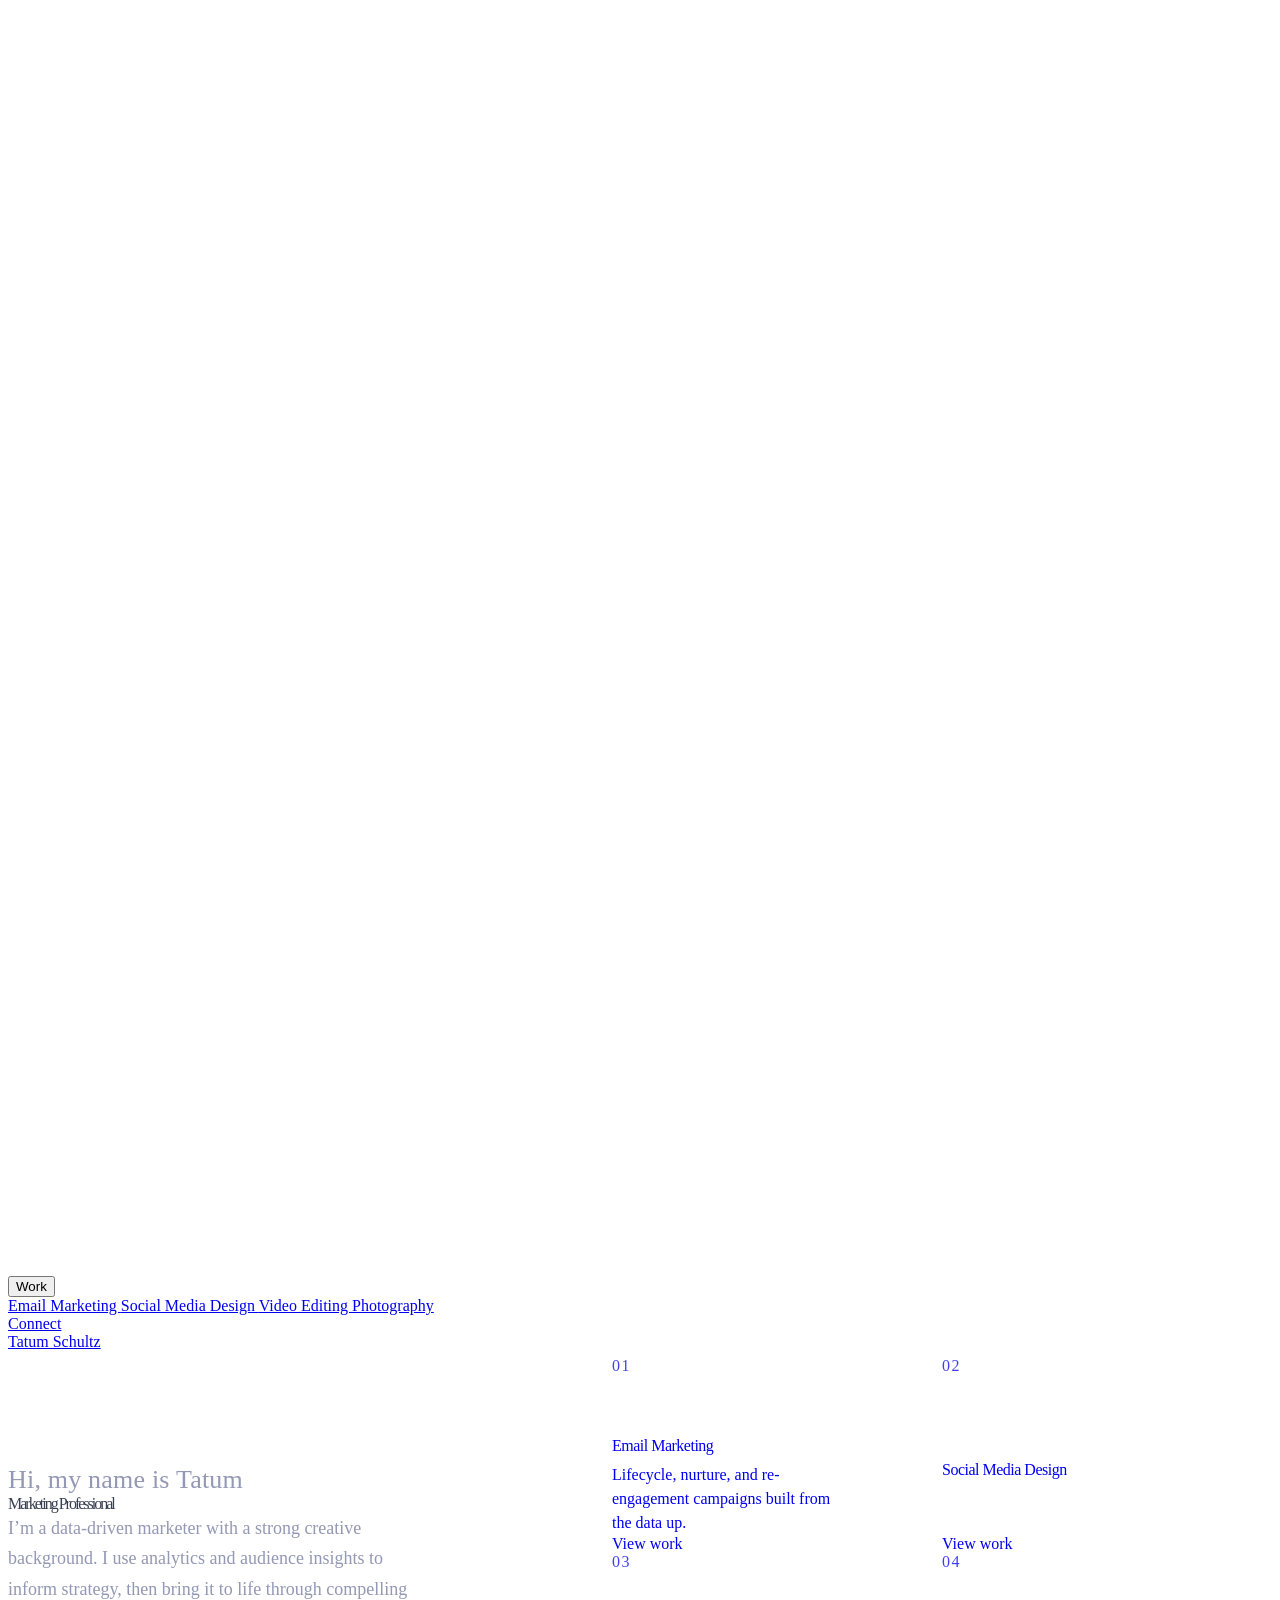
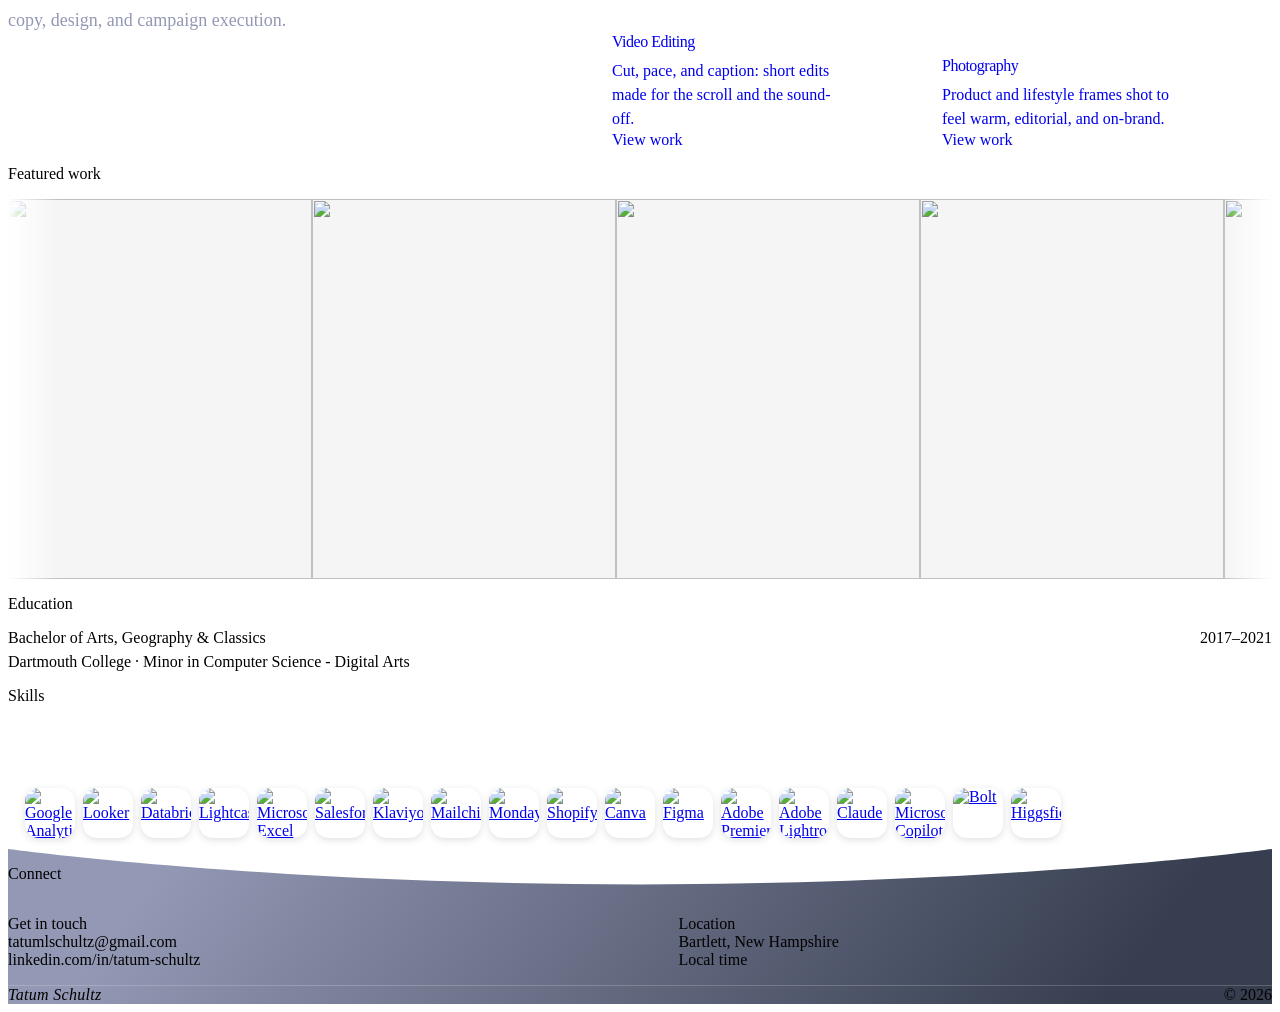
==== index.html @ a5d1c38b "Add files via upload" ====
<!DOCTYPE html>
<html lang="en">
<head>
<meta charset="utf-8">
<meta name="viewport" content="width=device-width, initial-scale=1">
<title>Tatum Schultz, Marketing Professional</title>
<script>
  /* No-flash page-transition init: if we arrived from a card click,
     mark the page as covered before it paints. */
  (function(){try{var t=JSON.parse(sessionStorage.getItem('pageTransition')||'null');
    if(t&&t.incoming&&!(window.matchMedia&&matchMedia('(prefers-reduced-motion: reduce)').matches)){
      var d=document.documentElement;d.classList.add('xt-incoming');
      d.style.setProperty('--xt-c1',t.c1);d.style.setProperty('--xt-c2',t.c2);}}catch(e){}})();
</script>
<link rel="preconnect" href="https://fonts.googleapis.com">
<link rel="preconnect" href="https://fonts.gstatic.com" crossorigin>
<link href="https://fonts.googleapis.com/css2?family=Cormorant+Garamond:ital,wght@0,400;0,500;0,600;1,400;1,500&family=Poppins:wght@300;400&display=swap" rel="stylesheet">
<link rel="stylesheet" href="css/colors_and_type.css">
<link rel="stylesheet" href="css/components.css">
<link rel="stylesheet" href="css/site.css">
<script src="https://unpkg.com/lucide@0.456.0/dist/umd/lucide.min.js"></script>
<script src="image-slot.js"></script>
<style>
  /* ---------- Hero ---------- */
  .hero { padding: clamp(48px, 8vw, 104px) 0 var(--space-section); }
  .hero__grid {
    display: grid;
    grid-template-columns: 0.9fr 1.1fr;
    gap: clamp(32px, 5vw, 72px);
    align-items: center;
  }
  @media (max-width: 900px) { .hero__grid { grid-template-columns: 1fr; gap: var(--space-xxl); } }

  .hero__intro {
    font-family: var(--font-ui);
    font-weight: 300;
    font-size: clamp(16px, 1.6vw, 19px);
    color: var(--muted);
    letter-spacing: .2px;
    margin: 0;
  }
  .hero__name {
    font: 400 italic clamp(48px, 7vw, 84px)/0.98 var(--font-display);
    letter-spacing: -2px;
    color: var(--ink);
    margin: var(--space-sm) 0 var(--space-lg);
  }
  .hero__bio {
    font-family: var(--font-ui);
    font-size: clamp(16px, 1.5vw, 18px);
    line-height: 1.7;
    font-weight: 300;
    color: var(--body);
    max-width: 46ch;
    margin: 0;
  }
  .hero__kicker {
    font-family: var(--font-display);
    font-style: italic;
    font-size: clamp(20px, 2.4vw, 27px);
    line-height: 1.35;
    color: var(--brand-slate-blue);
    max-width: 26ch;
    margin: 0;
  }

  /* right-side work list */
  .worklist { display: flex; flex-direction: column; align-items: flex-end; text-align: right; gap: var(--space-md); padding-top: 6px; }
  .worklist a {
    font: 400 clamp(30px, 4.4vw, 52px)/1.02 var(--font-display);
    letter-spacing: -1px;
    color: var(--ink);
    text-decoration: none;
    transition: color .18s ease;
    display: flex;
    align-items: baseline;
    justify-content: flex-end;
    gap: 10px;
    white-space: nowrap;
  }
  .worklist a:hover { color: var(--brand-slate-blue); }
  .worklist a .n {
    font-family: var(--font-ui);
    font-weight: 300;
    font-size: var(--fs-caption);
    color: var(--muted-soft);
    letter-spacing: 0;
    flex: none;
  }
  .worklist__cap {
    margin-top: var(--space-md);
    font-family: var(--font-ui);
    font-size: var(--fs-caption);
    font-weight: 300;
    color: var(--muted);
    letter-spacing: .3px;
  }

  /* work cards (right column) */
  .workcards { display: grid; grid-template-columns: 1fr 1fr; gap: var(--space-md); padding-top: 6px; }
  @media (max-width: 560px) { .workcards { grid-template-columns: 1fr; } }
  .disc {
    position: relative;
    display: flex;
    flex-direction: column;
    min-height: 196px;
    padding: var(--space-lg);
    border-radius: var(--radius-xl);
    text-decoration: none;
    overflow: hidden;
    transition: transform .3s cubic-bezier(.2,.7,.3,1);
  }
  .disc:hover { transform: translateY(-5px); }
  .disc__no { font-family: var(--font-ui); font-weight: 300; font-size: var(--fs-caption); letter-spacing: 1.5px; opacity: .75; }
  .disc__name { margin-top: auto; font: 400 clamp(24px, 2.2vw, 32px)/1.02 var(--font-display); letter-spacing: -.5px; }
  .disc__desc { font-family: var(--font-ui); font-weight: 300; font-size: var(--fs-caption); line-height: 1.5; margin: 8px 0 0; max-width: 30ch; }
  .disc__go { margin-top: var(--space-md); display: inline-flex; align-items: center; gap: 8px; font-family: var(--font-ui); font-weight: 300; font-size: var(--fs-caption); }
  .disc__go svg { width: 15px; height: 15px; transition: transform .25s ease; }
  .disc:hover .disc__go svg { transform: translateX(5px); }

  /* ---------- Education ---------- */
  .section { padding: var(--space-section) 0; }
  .section--tight { padding: var(--space-xxl) 0; }
  .edu-row {
    display: grid;
    grid-template-columns: 1fr auto;
    align-items: baseline;
    gap: var(--space-lg);
    padding: var(--space-xl) 0;
    border-bottom: 1px solid var(--hairline);
  }
  .edu-row:first-of-type { border-top: 1px solid var(--hairline); }
  .edu-row__title { font: 400 var(--fs-display-sm)/1.1 var(--font-display); letter-spacing: var(--ls-display-sm); color: var(--ink); margin-bottom: 6px; }
  .edu-row__sub { font-family: var(--font-ui); font-size: var(--fs-body-sm); font-weight: 300; color: var(--muted); }
  .edu-row__years { font-family: var(--font-ui); font-size: var(--fs-body-sm); font-weight: 300; color: var(--muted); white-space: nowrap; }
  @media (max-width: 600px) { .edu-row { grid-template-columns: 1fr; } }

  .section__head { margin-bottom: var(--space-xl); }

  /* ---------- Connect ---------- */
  .connect-grid { display: grid; grid-template-columns: 1fr 1fr; gap: clamp(32px, 6vw, 96px); }
  @media (max-width: 720px) { .connect-grid { grid-template-columns: 1fr; gap: var(--space-xxl); } }
  .connect-grid h3 { font: 400 var(--fs-display-sm)/1.1 var(--font-display); color: var(--ink); margin-bottom: var(--space-lg); }
  .contact-line {
    display: flex;
    align-items: center;
    gap: var(--space-md);
    padding: var(--space-md) 0;
    border-bottom: 1px solid var(--hairline);
    text-decoration: none;
    color: var(--ink);
    font-family: var(--font-ui);
    font-size: var(--fs-body-md);
    font-weight: 300;
    transition: color .15s ease;
  }
  .contact-line:hover { color: var(--brand-slate-blue); }
  .contact-line:hover .ci { color: var(--brand-slate-blue); }
  .contact-line:first-child { border-top: 1px solid var(--hairline); }
  .ci { color: var(--brand-slate-blue); flex: none; transition: color .15s ease; }
  .ci svg { width: 19px; height: 19px; }
  .muted-note { font-family: var(--font-ui); font-size: var(--fs-body-sm); font-weight: 300; color: var(--muted); margin-top: var(--space-md); }

  /* ---------- Brand footer (scroll-bounce wave) ---------- */
  .brand-footer { position: relative; margin: var(--space-section) var(--space-lg) var(--space-lg); border-radius: var(--radius-xl); overflow: hidden; }
  @media (max-width: 720px) { .brand-footer { margin-left: var(--space-sm); margin-right: var(--space-sm); } }
  .footer-wave { position: absolute; left: 0; top: 0; width: 100%; height: 100%; z-index: 0; display: block; }
  .brand-footer__inner {
    position: relative;
    z-index: 1;
    max-width: 1280px;
    margin: 0 auto;
    padding: clamp(150px, 17vw, 220px) var(--space-xxl) var(--space-xl);
  }
  @media (max-width: 720px) { .brand-footer__inner { padding-left: var(--space-lg); padding-right: var(--space-lg); } }
  .brand-footer .eyebrow { color: var(--brand-soft-moon); }
  .brand-footer h3 { color: var(--on-dark); }
  .brand-footer .contact-line { color: var(--on-dark); border-color: rgba(247,245,241,.20); }
  .brand-footer .contact-line:first-child { border-top-color: rgba(247,245,241,.20); }
  .brand-footer .contact-line:hover { color: var(--brand-soft-moon); }
  .brand-footer .ci { color: var(--brand-soft-moon); }
  .brand-footer .contact-line:hover .ci { color: var(--brand-soft-moon); }
  .brand-footer .muted-note { color: var(--on-dark-soft); }
  .brand-footer__bar {
    display: flex; align-items: center; justify-content: space-between; gap: var(--space-md);
    margin-top: var(--space-xxl); padding-top: var(--space-lg);
    border-top: 1px solid rgba(247,245,241,.20);
    font-family: var(--font-ui); font-weight: 300; font-size: var(--fs-body-sm); color: var(--on-dark-soft);
  }
  .brand-footer__mark { font-family: var(--font-display); font-style: italic; font-size: var(--fs-title-md); color: var(--brand-soft-moon); letter-spacing: .3px; }
  .brand-footer__name { display: inline-flex; align-items: center; gap: var(--space-sm); }
  .brand-footer__ig { display: inline-flex; color: var(--brand-soft-moon); transition: color .2s ease; }
  .brand-footer__ig:hover { color: var(--on-dark); }
  .brand-footer__ig i { width: 18px; height: 18px; }
  @media (max-width: 720px) { .brand-footer__bar { flex-direction: column; align-items: flex-start; gap: var(--space-xs); } }

  /* ---------- Skills (macOS dock) ---------- */
  .dock-stage { position: relative; display: flex; justify-content: flex-start; align-items: flex-end; padding-top: 56px; }
  .dock {
    display: inline-flex; justify-content: center; align-items: flex-end;
    margin: 0; padding: 11px 13px; list-style: none;
    background: var(--brand-linen);
    border-radius: 22px;
  }
  .dock-item { width: 50px; height: 50px; margin: 0 4px; will-change: transform; }
  .dock-link { display: block; height: 100%; }
  .dock-img {
    display: block; width: 100%; height: 100%;
    object-fit: contain; background: #fff;
    border-radius: 14px;
    box-shadow: 0 2px 7px rgba(54,62,79,.16);
  }
  .dock-tip {
    position: absolute; bottom: 0; left: 0;
    transform: translateX(-50%) translateY(6px);
    padding: 5px 12px; border-radius: var(--radius-pill);
    background: var(--brand-slate-blue); color: var(--brand-soft-moon);
    font-family: var(--font-ui); font-weight: 300; font-size: var(--fs-caption);
    white-space: nowrap; pointer-events: none; opacity: 0;
    transition: opacity .15s ease, transform .15s ease;
  }
  .dock-tip.show { opacity: 1; transform: translateX(-50%) translateY(0); }
  @media (max-width: 1100px) {
    .dock-stage { overflow-x: auto; padding-top: 18px; }
    .dock-item { width: 44px; height: 44px; }
  }

  /* ---------- Featured work (carousel) ---------- */
  .fw { padding: var(--space-section) 0 0; }
  .fw__head { margin-bottom: var(--space-xl); }
  .fw__viewport {
    overflow: hidden; width: 100%;
    -webkit-mask-image: linear-gradient(90deg, transparent, #000 4%, #000 96%, transparent);
    mask-image: linear-gradient(90deg, transparent, #000 4%, #000 96%, transparent);
  }
  .fw__track { display: flex; width: max-content; animation: fw-scroll 80s linear infinite; }
  .fw__viewport:hover .fw__track { animation-play-state: paused; }
  .fw-card {
    flex: none; height: 380px; margin-right: var(--space-md);
    border-radius: var(--radius-xl); overflow: hidden;
    background: var(--surface-card);
  }
  .fw-card image-slot { width: 100%; height: 100%; display: block; }
  @keyframes fw-scroll { to { transform: translateX(-50%); } }
  @media (prefers-reduced-motion: reduce) {
    .fw__track { animation: none; }
    .fw__viewport { overflow-x: auto; }
  }
</style>
</head>
<body>

<!-- PAGE TRANSITION OVERLAY -->
<div class="xt-overlay" aria-hidden="true">
  <svg class="xt-svg" viewBox="0 0 100 100" preserveAspectRatio="none">
    <defs>
      <linearGradient id="xtGrad" x1="0" y1="0" x2="100" y2="100" gradientUnits="userSpaceOnUse">
        <stop class="xt-s1" offset="0.15"></stop>
        <stop class="xt-s2" offset="0.85"></stop>
      </linearGradient>
    </defs>
    <path class="xt-path" fill="url(#xtGrad)" d="M 0 100 V 100 Q 50 100 100 100 V 100 z"></path>
  </svg>
  <div class="xt-label">
    <span class="xt-title"></span>
  </div>
</div>

<!-- NAV -->
<nav class="nav">
  <div class="nav__inner">
    <div class="nav__links">
      <div class="nav__dd">
        <button class="nav__link" aria-haspopup="true">Work <i data-lucide="chevron-down" class="chev" style="width:15px;height:15px"></i></button>
        <div class="nav__dd-menu" role="menu">
          <a href="email-marketing.html">Email Marketing <i data-lucide="arrow-right" class="arr" style="width:15px;height:15px"></i></a>
          <a href="social-media.html">Social Media Design <i data-lucide="arrow-right" class="arr" style="width:15px;height:15px"></i></a>
          <a href="video-editing.html">Video Editing <i data-lucide="arrow-right" class="arr" style="width:15px;height:15px"></i></a>
          <a href="photography.html">Photography <i data-lucide="arrow-right" class="arr" style="width:15px;height:15px"></i></a>
        </div>
      </div>
      <a class="nav__link" href="#connect">Connect</a>
    </div>
  </div>
</nav>
<a class="wordmark-v" href="index.html">Tatum&nbsp;Schultz</a>

<!-- HERO -->
<header class="hero">
  <div class="wrap" style="color: rgb(147, 152, 180)">
    <div class="hero__grid">
      <div class="reveal in">
        <p class="hero__intro" style="font-size: 26px; font-weight: 500">Hi, my name is Tatum</p>
        <h1 class="hero__name" style="color: rgb(54, 62, 80)">Marketing Professional</h1>
        <p class="hero__bio">I&rsquo;m a data-driven marketer with a strong creative background. I use analytics and audience insights to inform strategy, then bring it to life through compelling copy, design, and campaign execution.</p>
      </div>
      <nav class="workcards reveal in" aria-label="Selected work">
        <a class="disc fc-slate-blue" href="email-marketing.html" data-xt-c1="#9DA2BE" data-xt-c2="#7C82A4" data-xt-ink="#F4F0B5">
          <span class="disc__no">01</span>
          <span class="disc__name">Email Marketing</span>
          <p class="disc__desc">Lifecycle, nurture, and re-engagement campaigns built from the data up.</p>
          <span class="disc__go">View work <i data-lucide="arrow-right"></i></span>
        </a>
        <a class="disc fc-charcoal" href="social-media.html" data-xt-c1="#434B5E" data-xt-c2="#2B313F" data-xt-ink="#F7F5F1">
          <span class="disc__no">02</span>
          <span class="disc__name">Social Media Design</span>
          <p class="disc__desc" style="color: rgb(255, 255, 255)">Feed, story, and short-form systems that hold a brand together.</p>
          <span class="disc__go">View work <i data-lucide="arrow-right"></i></span>
        </a>
        <a class="disc fc-soft-moon" href="video-editing.html" data-xt-c1="#F6F2BE" data-xt-c2="#E4DD8E" data-xt-ink="#363E4F">
          <span class="disc__no">03</span>
          <span class="disc__name">Video Editing</span>
          <p class="disc__desc">Cut, pace, and caption: short edits made for the scroll and the sound-off.</p>
          <span class="disc__go">View work <i data-lucide="arrow-right"></i></span>
        </a>
        <a class="disc fc-linen" href="photography.html" data-xt-c1="#E8E4DA" data-xt-c2="#D3CDBF" data-xt-ink="#363E4F">
          <span class="disc__no">04</span>
          <span class="disc__name">Photography</span>
          <p class="disc__desc">Product and lifestyle frames shot to feel warm, editorial, and on-brand.</p>
          <span class="disc__go">View work <i data-lucide="arrow-right"></i></span>
        </a>
      </nav>
    </div>
  </div>
</header>

<!-- FEATURED WORK -->
<section class="section section--tight fw" id="featured">
  <div class="wrap">
    <div class="fw__head reveal"><p class="eyebrow">Featured work</p></div>
  </div>
  <div class="fw__viewport reveal">
    <div class="fw__track" id="fwTrack">
      <div class="fw-card" style="width:304px"><image-slot id="fw1" shape="rect" fit="cover" position="50% 0%" placeholder="Mobile app" src="assets/featured/leighton-aloha.jpg"></image-slot></div>
      <div class="fw-card" style="width:304px"><image-slot id="fw2" shape="rect" fit="cover" placeholder="Brand identity" src="assets/featured/fatj-marcus.jpg"></image-slot></div>
      <div class="fw-card" style="width:304px"><image-slot id="fw3" shape="rect" fit="cover" position="50% 0%" placeholder="Web dashboard" src="assets/featured/hh-application.jpg"></image-slot></div>
      <div class="fw-card" style="width:304px"><image-slot id="fw9" shape="rect" fit="cover" placeholder="Campaign" src="assets/featured/leighton-hibiscus.jpg"></image-slot></div>
      <div class="fw-card" style="width:304px"><image-slot id="fw6" shape="rect" fit="cover" placeholder="Social" src="assets/featured/hh-maintenance.jpg"></image-slot></div>
      <div class="fw-card" style="width:304px"><image-slot id="fw7" shape="rect" fit="cover" placeholder="Campaign" src="assets/featured/fatj-industry2.jpg"></image-slot></div>
      <div class="fw-card" style="width:304px"><image-slot id="fw8" shape="rect" fit="cover" placeholder="Campaign" src="assets/featured/leighton-giveaway.jpg"></image-slot></div>
      <div class="fw-card" style="width:304px"><image-slot id="fw5" shape="rect" fit="cover" placeholder="Product UI" src="assets/featured/hh-light-industrial.jpg"></image-slot></div>
      <div class="fw-card" style="width:304px"><image-slot id="fw4" shape="rect" fit="cover" placeholder="Campaign" src="assets/featured/leighton-pearls.jpg"></image-slot></div>
    </div>
  </div>
</section>

<!-- EDUCATION -->
<section class="section section--tight" id="education">
  <div class="wrap">
    <div class="section__head reveal"><p class="eyebrow">Education</p></div>
    <div class="reveal">
      <div class="edu-row">
        <div>
          <div class="edu-row__title">Bachelor of Arts, Geography &amp; Classics</div>
          <div class="edu-row__sub">Dartmouth College · Minor in Computer Science - Digital Arts</div>
        </div>
        <div class="edu-row__years">2017–2021</div>
      </div>
    </div>
  </div>
</section>

<!-- SKILLS -->
<section class="section section--tight" id="skills">
  <div class="wrap">
    <div class="section__head reveal" style="margin-bottom: var(--space-md)"><p class="eyebrow">Skills</p></div>
    <div class="dock-stage reveal">
      <ul class="dock" id="dock">
        <li class="dock-item"><a class="dock-link" href="#!" data-name="Google Analytics"><img class="dock-img" src="assets/icons/google-analytics.png" alt="Google Analytics"></a></li>
        <li class="dock-item"><a class="dock-link" href="#!" data-name="Looker"><img class="dock-img" src="assets/icons/looker.png" alt="Looker"></a></li>
        <li class="dock-item"><a class="dock-link" href="#!" data-name="Databricks"><img class="dock-img" src="assets/icons/databricks.jpg" alt="Databricks"></a></li>
        <li class="dock-item"><a class="dock-link" href="#!" data-name="Lightcast"><img class="dock-img" src="assets/icons/lightcast.png" alt="Lightcast"></a></li>
        <li class="dock-item"><a class="dock-link" href="#!" data-name="Microsoft Excel"><img class="dock-img" src="assets/icons/excel.png" alt="Microsoft Excel"></a></li>
        <li class="dock-item"><a class="dock-link" href="#!" data-name="Salesforce"><img class="dock-img" src="assets/icons/salesforce.png" alt="Salesforce"></a></li>
        <li class="dock-item"><a class="dock-link" href="#!" data-name="Klaviyo"><img class="dock-img" src="assets/icons/klaviyo.png" alt="Klaviyo"></a></li>
        <li class="dock-item"><a class="dock-link" href="#!" data-name="Mailchimp"><img class="dock-img" src="assets/icons/mailchimp.webp" alt="Mailchimp"></a></li>
        <li class="dock-item"><a class="dock-link" href="#!" data-name="Monday.com"><img class="dock-img" src="assets/icons/monday.png" alt="Monday.com"></a></li>
        <li class="dock-item"><a class="dock-link" href="#!" data-name="Shopify"><img class="dock-img" src="assets/icons/shopify.png" alt="Shopify"></a></li>
        <li class="dock-item"><a class="dock-link" href="#!" data-name="Canva"><img class="dock-img" src="assets/icons/canva.png" alt="Canva"></a></li>
        <li class="dock-item"><a class="dock-link" href="#!" data-name="Figma"><img class="dock-img" src="assets/icons/figma.png" alt="Figma"></a></li>
        <li class="dock-item"><a class="dock-link" href="#!" data-name="Premiere Pro"><img class="dock-img" src="assets/icons/premiere.png" alt="Adobe Premiere Pro"></a></li>
        <li class="dock-item"><a class="dock-link" href="#!" data-name="Lightroom"><img class="dock-img" src="assets/icons/lightroom.svg" alt="Adobe Lightroom"></a></li>
        <li class="dock-item"><a class="dock-link" href="#!" data-name="Claude"><img class="dock-img" src="assets/icons/claude.png" alt="Claude"></a></li>
        <li class="dock-item"><a class="dock-link" href="#!" data-name="Microsoft Copilot"><img class="dock-img" src="assets/icons/copilot.png" alt="Microsoft Copilot"></a></li>
        <li class="dock-item"><a class="dock-link" href="#!" data-name="Bolt"><img class="dock-img" src="assets/icons/bolt.png" alt="Bolt"></a></li>
        <li class="dock-item"><a class="dock-link" href="#!" data-name="Higgsfield"><img class="dock-img" src="assets/icons/higgsfield.png" alt="Higgsfield"></a></li>
      </ul>
      <span class="dock-tip" id="dockTip"></span>
    </div>
  </div>
</section>

<!-- CONNECT + FOOTER -->
<footer class="brand-footer" id="connect">
  <svg class="footer-wave" preserveAspectRatio="none" xmlns="http://www.w3.org/2000/svg" viewBox="0 0 2278 683" aria-hidden="true">
    <defs>
      <linearGradient id="footer-grad" x1="0" y1="0" x2="2278" y2="683" gradientUnits="userSpaceOnUse">
        <stop offset="0.12" stop-color="#9398B4"></stop>
        <stop offset="0.88" stop-color="#363E4F"></stop>
      </linearGradient>
    </defs>
    <path id="bouncy-path" fill="url(#footer-grad)" d="M0-0.3C0-0.3,464,156,1139,156S2278-0.3,2278-0.3V683H0V-0.3z"></path>
  </svg>
  <div class="brand-footer__inner">
    <div class="section__head"><p class="eyebrow">Connect</p></div>
    <div class="connect-grid">
      <div>
        <h3>Get in touch</h3>
        <a class="contact-line" href="mailto:tatumlschultz@gmail.com">
          <span class="ci"><i data-lucide="mail"></i></span> tatumlschultz@gmail.com
        </a>
        <a class="contact-line" href="https://www.linkedin.com/in/tatum-schultz/" target="_blank" rel="noopener">
          <span class="ci"><i data-lucide="linkedin"></i></span> linkedin.com/in/tatum-schultz
        </a>
      </div>
      <div>
        <h3>Location</h3>
        <div class="contact-line" style="cursor:default">
          <span class="ci"><i data-lucide="map-pin"></i></span> Bartlett, New Hampshire
        </div>
        <p class="muted-note" id="localtime">Local time</p>
      </div>
    </div>
    <div class="brand-footer__bar">
      <span class="brand-footer__name">
        <span class="brand-footer__mark">Tatum Schultz</span>
        <a class="brand-footer__ig" href="https://www.instagram.com/tatschultz/" target="_blank" rel="noopener" aria-label="Instagram"><i data-lucide="instagram"></i></a>
      </span>
      <span>© 2026</span>
    </div>
  </div>
</footer>

<script>
  lucide.createIcons();
  // local time (Eastern)
  (function(){
    function tick(){
      try {
        const t = new Date().toLocaleTimeString('en-US', { timeZone:'America/New_York', hour:'numeric', minute:'2-digit' });
        document.getElementById('localtime').textContent = t + ' local time (ET)';
      } catch(e){}
    }
    tick(); setInterval(tick, 30000);
  })();
  // reveal on scroll
  const io = new IntersectionObserver((es)=>{ es.forEach(e=>{ if(e.isIntersecting){ e.target.classList.add('in'); io.unobserve(e.target);} }); }, { threshold: 0.12 });
  document.querySelectorAll('.reveal:not(.in)').forEach(el=>io.observe(el));
</script>

<!-- Footer scroll-bounce (GSAP) -->
<script src="https://unpkg.com/gsap@3/dist/gsap.min.js"></script>
<script src="https://unpkg.com/gsap@3/dist/ScrollTrigger.min.js"></script>
<script src="https://unpkg.com/gsap@3/dist/MorphSVGPlugin.min.js"></script>
<script>
  (function(){
    if (!window.gsap) return;
    const down   = 'M0-0.3C0-0.3,464,156,1139,156S2278-0.3,2278-0.3V683H0V-0.3z';
    const center = 'M0-0.3C0-0.3,464,0,1139,0s1139-0.3,1139-0.3V683H0V-0.3z';
    const hasMorph = !!window.MorphSVGPlugin;
    gsap.registerPlugin(ScrollTrigger);
    if (hasMorph) gsap.registerPlugin(MorphSVGPlugin);
    if (window.matchMedia && window.matchMedia('(prefers-reduced-motion: reduce)').matches) {
      document.getElementById('bouncy-path').setAttribute('d', center);
      return;
    }
    ScrollTrigger.create({
      trigger: '.brand-footer',
      start: 'top bottom',
      toggleActions: 'play pause resume reverse',
      onEnter: self => {
        const variation = self.getVelocity() / 10000;
        if (hasMorph) {
          gsap.fromTo('#bouncy-path', { morphSVG: down }, {
            duration: 2,
            morphSVG: center,
            ease: `elastic.out(${1 + variation}, ${1 - variation})`,
            overwrite: true
          });
        } else {
          gsap.fromTo('#bouncy-path', { attr: { d: down } }, {
            duration: 1.4, attr: { d: center },
            ease: `elastic.out(${1 + variation}, ${1 - variation})`, overwrite: true
          });
        }
      }
    });
  })();
</script>

<!-- Skills dock (macOS magnify) -->
<script>
  (function(){
    if (!window.gsap) return;
    const dock = document.getElementById('dock');
    if (!dock) return;
    const items = Array.from(dock.querySelectorAll('.dock-item'));
    const links = Array.from(dock.querySelectorAll('.dock-link'));
    const tip = document.getElementById('dockTip');
    const stage = dock.closest('.dock-stage');
    const first = items[0];
    const styles = getComputedStyle(items[0]);
    const base = parseFloat(styles.width);
    const margin = parseFloat(styles.marginLeft) + parseFloat(styles.marginRight);
    const min = base + margin;       // per-icon spacing
    const max = min * 1.65;          // peak magnified width
    const bound = min * Math.PI;
    let hovered = null;

    gsap.set(items, { transformOrigin: '50% 120%' });

    function placeTip(){
      if (!hovered) return;
      const sr = stage.getBoundingClientRect();
      const r = hovered.getBoundingClientRect();
      tip.style.left = (r.left + r.width / 2 - sr.left) + 'px';
      tip.style.bottom = (sr.bottom - r.top + 12) + 'px';
    }

    dock.addEventListener('mousemove', (e) => {
      const offset = dock.getBoundingClientRect().left + first.offsetLeft;
      const pointer = e.clientX - offset;
      for (let i = 0; i < items.length; i++) {
        const distance = (i * min + min / 2) - pointer;
        let x = 0, scale = 1;
        if (-bound < distance && distance < bound) {
          const rad = distance / min * 0.5;
          scale = 1 + (max / min - 1) * Math.cos(rad);
          x = 2 * (max - min) * Math.sin(rad);
        } else {
          x = (-bound < distance ? 2 : -2) * (max - min);
        }
        gsap.to(items[i], { duration: 0.3, x, scale });
      }
      placeTip();
    });

    dock.addEventListener('mouseleave', () => {
      gsap.to(items, { duration: 0.3, scale: 1, x: 0 });
      hovered = null;
      tip.classList.remove('show');
    });

    links.forEach((link) => {
      link.addEventListener('mouseenter', () => {
        hovered = link;
        tip.textContent = link.dataset.name;
        tip.classList.add('show');
        placeTip();
      });
    });
  })();
</script>

<!-- Featured work: duplicate track for seamless loop -->
<script>
  (function(){
    const track = document.getElementById('fwTrack');
    if (!track) return;
    const clone = track.innerHTML;
    track.insertAdjacentHTML('beforeend', clone);
    // mark the duplicated half as decorative
    const cards = track.querySelectorAll('.fw-card');
    for (let i = cards.length / 2; i < cards.length; i++) cards[i].setAttribute('aria-hidden', 'true');
  })();
</script>
<script src="transition.js"></script>
</body>
</html>
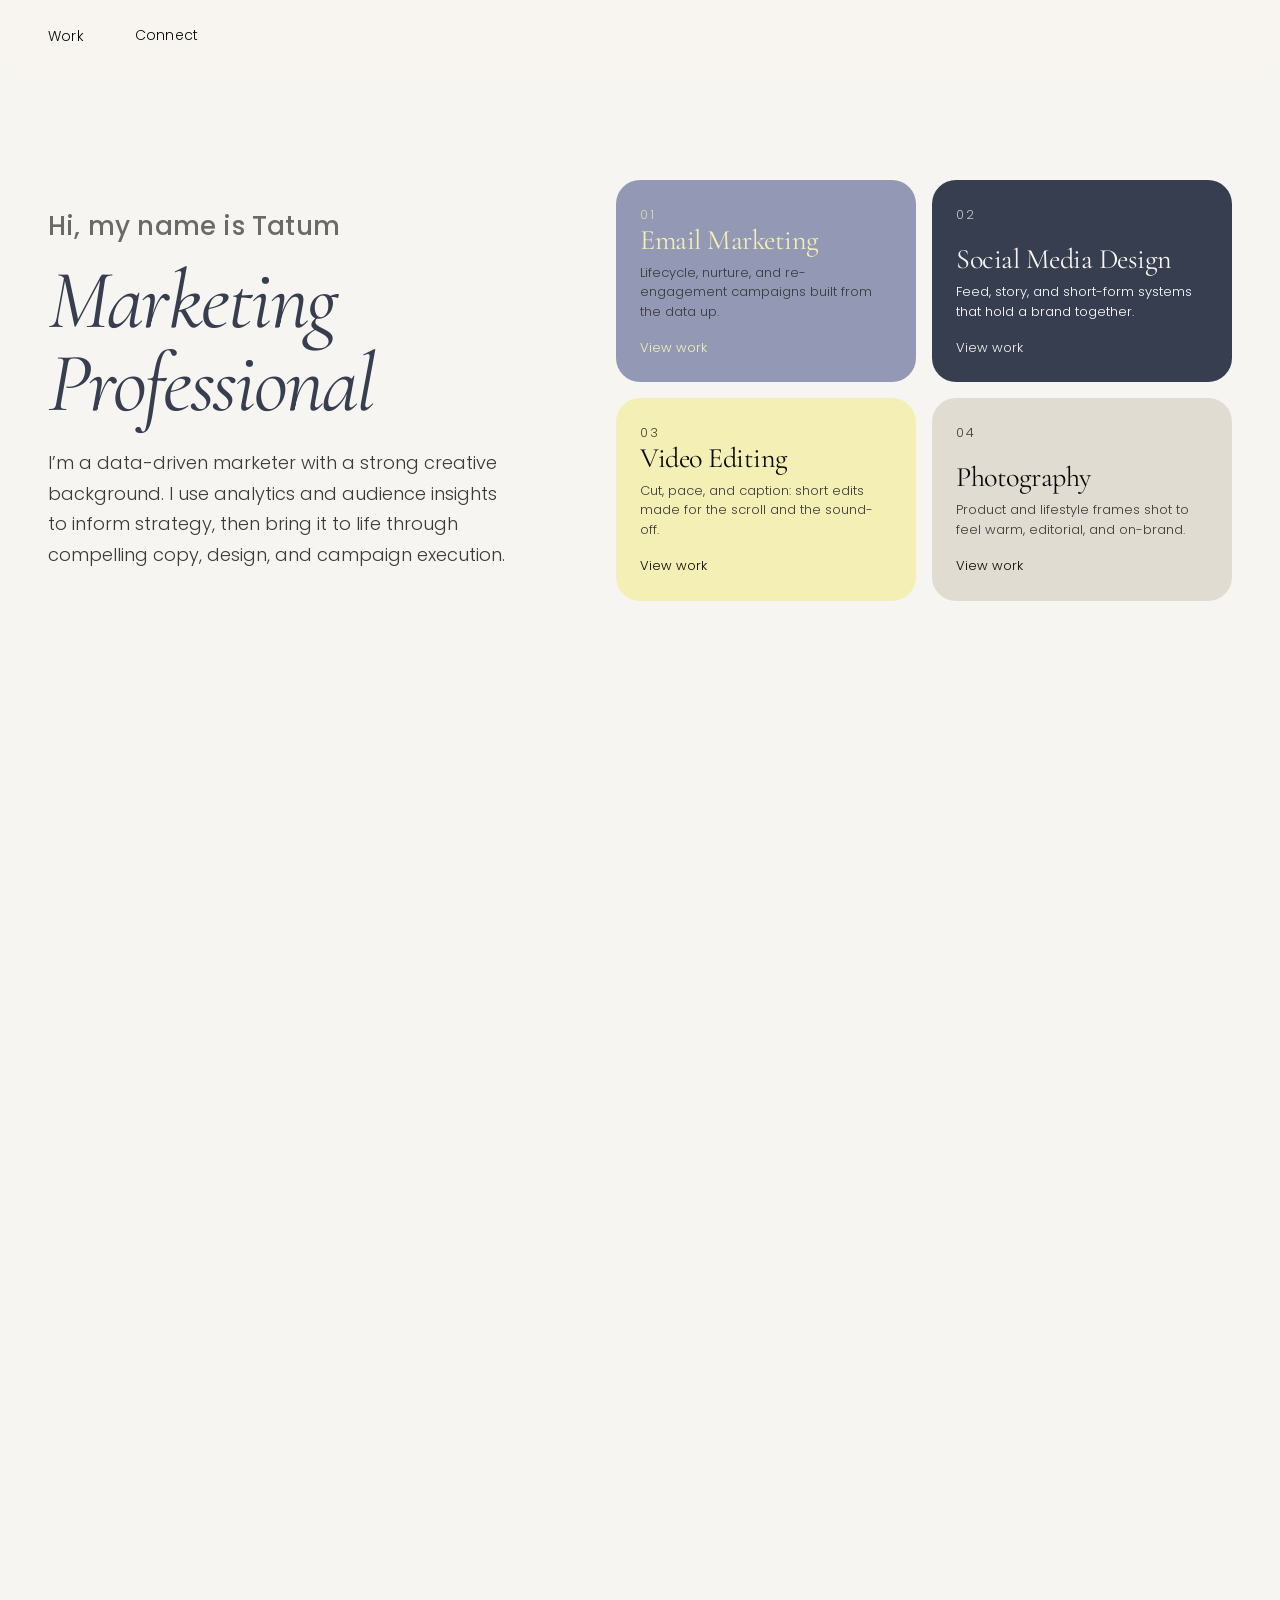
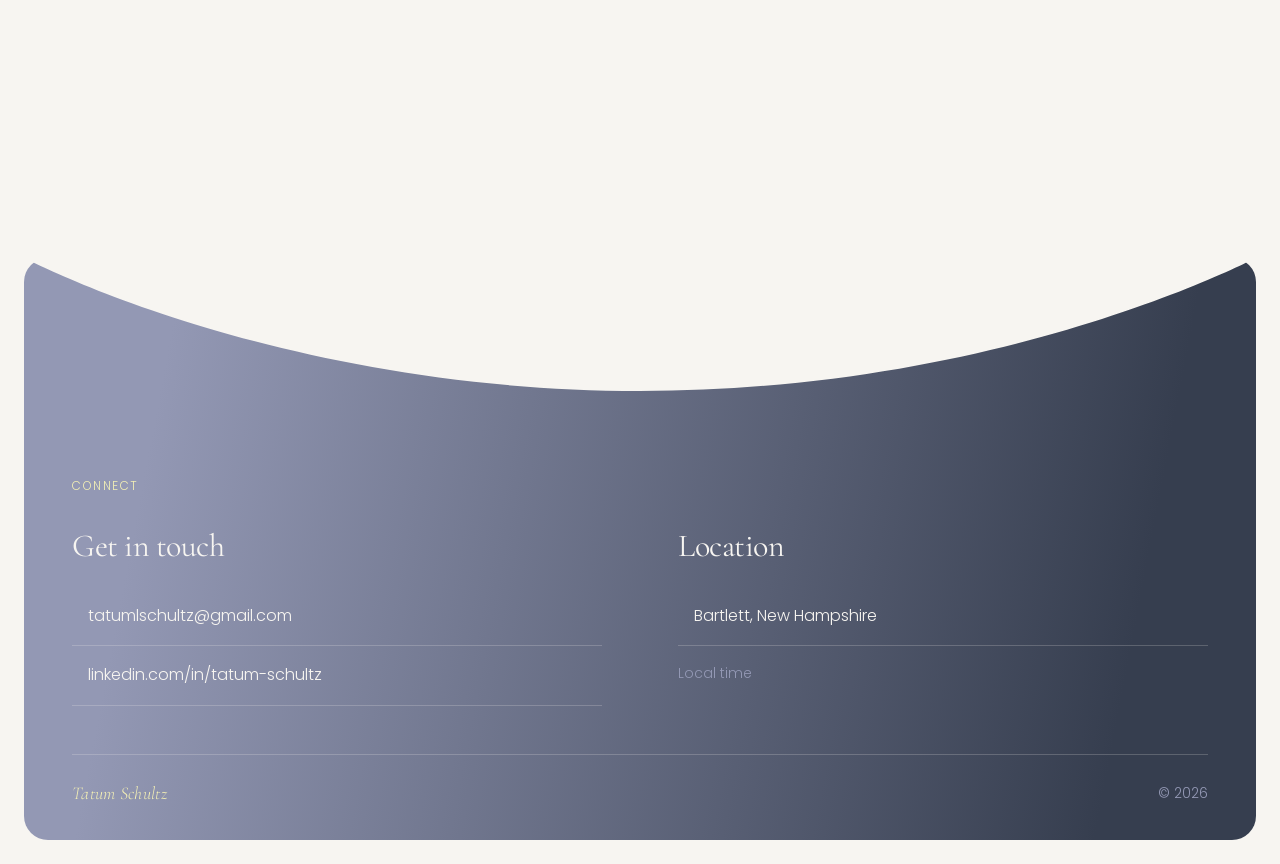
==== commit 8209c05b: "Add files via upload" ====
--- a/index.html
+++ b/index.html
@@ -283,8 +283,6 @@
     </div>
   </div>
 </nav>
-<a class="wordmark-v" href="index.html">Tatum&nbsp;Schultz</a>
-
 <!-- HERO -->
 <header class="hero">
   <div class="wrap" style="color: rgb(147, 152, 180)">
--- a/css/colors_and_type.css
+++ b/css/colors_and_type.css
@@ -0,0 +1,243 @@
+/* ============================================================
+   Tatum Schultz Portfolio — Design Tokens
+   colors_and_type.css
+
+   Fonts:
+   - Display: Optima (system font on macOS/iOS). Web fallback is
+     Cormorant Garamond (Google Fonts) — a flared, editorial face.
+     Mac/iOS users render real Optima; everyone else gets the fallback.
+     NOTE: Cormorant Garamond is a *serif* substitute for a flared
+     humanist *sans* — flagged for the user. Supply an Optima webfont
+     to make this pixel-faithful everywhere.
+   - UI / body: Poppins (Google Fonts) weights 300 + 400 only.
+
+   Import in HTML <head>:
+   <link rel="preconnect" href="https://fonts.googleapis.com">
+   <link rel="preconnect" href="https://fonts.gstatic.com" crossorigin>
+   <link href="https://fonts.googleapis.com/css2?family=Cormorant+Garamond:ital,wght@0,400;0,500;1,400&family=Poppins:wght@300;400&display=swap" rel="stylesheet">
+   ============================================================ */
+
+:root {
+  /* ---------- Font families ---------- */
+  --font-display: "Optima", "Candara", "Cormorant Garamond", "Gill Sans Nova", serif;
+  --font-ui: "Poppins", system-ui, -apple-system, sans-serif;
+
+  /* ============================================================
+     COLOR — Brand & Accent (the 5-color palette)
+     ============================================================ */
+  --brand-cream:       #F7F5F1;
+  --brand-linen:       #E0DCD1;
+  --brand-slate-blue:  #9398B4;
+  --brand-soft-moon:   #F4F0B5;
+  --brand-charcoal:    #363E4F;
+
+  /* ---------- Primary / interactive ---------- */
+  --primary:           #0a0a0a;
+  --primary-active:    #1f1f1f;
+  --primary-disabled:  #e5e5e5;
+
+  /* ---------- Surface ---------- */
+  --canvas:               #F7F5F1;
+  --surface-soft:         #F7F5F1;
+  --surface-card:         #E0DCD1;
+  --surface-strong:       #E0DCD1;
+  --surface-dark:         #363E4F;
+  --surface-dark-elevated:#4A5468;
+
+  /* ---------- Text / foreground ---------- */
+  --ink:          #0a0a0a;   /* fg1 — headlines, primary text */
+  --body-strong:  #1a1a1a;   /* fg2 — emphasized body, leads  */
+  --body:         #3a3a3a;   /* fg3 — default running text    */
+  --muted:        #6a6a6a;   /* fg4 — subheads, breadcrumbs   */
+  --muted-soft:   #9a9a9a;   /* fg5 — captions, fine print    */
+  --on-primary:   #F7F5F1;   /* text on near-black buttons    */
+  --on-dark:      #F7F5F1;   /* text on charcoal/slate cards  */
+  --on-dark-soft: #9398B4;   /* secondary text on dark cards  */
+
+  /* ---------- Lines ---------- */
+  --hairline:      #e5e5e5;
+  --hairline-soft: #f0f0f0;
+
+  /* ---------- Semantic ---------- */
+  --success: #22c55e;
+  --warning: #f59e0b;
+  --error:   #ef4444;
+
+  /* ============================================================
+     RADII
+     ============================================================ */
+  --radius-xs:   6px;
+  --radius-sm:   8px;
+  --radius-md:   12px;  /* buttons, inputs */
+  --radius-lg:   16px;  /* content cards */
+  --radius-xl:   24px;  /* feature cards */
+  --radius-pill: 9999px;
+  --radius-full: 9999px;
+
+  /* ============================================================
+     SPACING — base unit 4px
+     ============================================================ */
+  --space-xxs:     4px;
+  --space-xs:      8px;
+  --space-sm:      12px;
+  --space-md:      16px;
+  --space-lg:      24px;
+  --space-xl:      32px;
+  --space-xxl:     48px;
+  --space-section: 96px;
+
+  /* ============================================================
+     TYPE SCALE — raw tokens
+     Display = Optima 400 (italic for hero). Body = Poppins 400.
+     Labels / nav / captions = Poppins 300. Never bolder than 400.
+     ============================================================ */
+  --fs-display-xl: 72px; --lh-display-xl: 1;     --ls-display-xl: -1.5px;
+  --fs-display-lg: 56px; --lh-display-lg: 1.05;  --ls-display-lg: -1px;
+  --fs-display-md: 40px; --lh-display-md: 1.1;   --ls-display-md: -0.5px;
+  --fs-display-sm: 32px; --lh-display-sm: 1.15;  --ls-display-sm: -0.3px;
+
+  --fs-title-lg: 24px; --lh-title-lg: 1.3; --ls-title-lg: -0.2px;
+  --fs-title-md: 18px; --lh-title-md: 1.4; --ls-title-md: 0;
+  --fs-title-sm: 16px; --lh-title-sm: 1.4; --ls-title-sm: 0;
+
+  --fs-body-md: 16px; --lh-body-md: 1.65;
+  --fs-body-sm: 14px; --lh-body-sm: 1.65;
+
+  --fs-caption: 13px;
+  --fs-caption-up: 12px; --ls-caption-up: 1.5px;
+  --fs-button: 14px; --ls-button: 0.3px;
+  --fs-nav: 14px;
+}
+
+/* ============================================================
+   SEMANTIC TYPE CLASSES
+   Display headlines: Optima 400. Hero (.display-xl) is italic.
+   ============================================================ */
+.display-xl {
+  font-family: var(--font-display);
+  font-size: var(--fs-display-xl);
+  font-weight: 400;
+  font-style: italic;
+  line-height: var(--lh-display-xl);
+  letter-spacing: var(--ls-display-xl);
+  color: var(--ink);
+}
+.display-lg {
+  font-family: var(--font-display);
+  font-size: var(--fs-display-lg);
+  font-weight: 400;
+  line-height: var(--lh-display-lg);
+  letter-spacing: var(--ls-display-lg);
+  color: var(--ink);
+}
+.display-md {
+  font-family: var(--font-display);
+  font-size: var(--fs-display-md);
+  font-weight: 400;
+  line-height: var(--lh-display-md);
+  letter-spacing: var(--ls-display-md);
+  color: var(--ink);
+}
+.display-sm {
+  font-family: var(--font-display);
+  font-size: var(--fs-display-sm);
+  font-weight: 400;
+  line-height: var(--lh-display-sm);
+  letter-spacing: var(--ls-display-sm);
+  color: var(--ink);
+}
+
+.title-lg {
+  font-family: var(--font-ui);
+  font-size: var(--fs-title-lg);
+  font-weight: 400;
+  line-height: var(--lh-title-lg);
+  letter-spacing: var(--ls-title-lg);
+  color: var(--ink);
+}
+.title-md {
+  font-family: var(--font-ui);
+  font-size: var(--fs-title-md);
+  font-weight: 400;
+  line-height: var(--lh-title-md);
+  color: var(--ink);
+}
+.title-sm {
+  font-family: var(--font-ui);
+  font-size: var(--fs-title-sm);
+  font-weight: 400;
+  line-height: var(--lh-title-sm);
+  color: var(--ink);
+}
+
+.body-md {
+  font-family: var(--font-ui);
+  font-size: var(--fs-body-md);
+  font-weight: 400;
+  line-height: var(--lh-body-md);
+  color: var(--body);
+}
+.body-sm {
+  font-family: var(--font-ui);
+  font-size: var(--fs-body-sm);
+  font-weight: 400;
+  line-height: var(--lh-body-sm);
+  color: var(--body);
+}
+
+.caption {
+  font-family: var(--font-ui);
+  font-size: var(--fs-caption);
+  font-weight: 300;
+  line-height: 1.4;
+  color: var(--muted);
+}
+.caption-uppercase {
+  font-family: var(--font-ui);
+  font-size: var(--fs-caption-up);
+  font-weight: 300;
+  line-height: 1.4;
+  letter-spacing: var(--ls-caption-up);
+  text-transform: uppercase;
+  color: var(--muted);
+}
+
+/* ============================================================
+   ELEMENT DEFAULTS — map raw HTML tags onto the scale
+   ============================================================ */
+body {
+  background: var(--canvas);
+  color: var(--body);
+  font-family: var(--font-ui);
+  font-size: var(--fs-body-md);
+  font-weight: 400;
+  line-height: var(--lh-body-md);
+  -webkit-font-smoothing: antialiased;
+  text-rendering: optimizeLegibility;
+}
+
+h1 { font: 400 italic var(--fs-display-xl)/var(--lh-display-xl) var(--font-display); letter-spacing: var(--ls-display-xl); color: var(--ink); margin: 0; }
+h2 { font: 400 var(--fs-display-lg)/var(--lh-display-lg) var(--font-display); letter-spacing: var(--ls-display-lg); color: var(--ink); margin: 0; }
+h3 { font: 400 var(--fs-display-md)/var(--lh-display-md) var(--font-display); letter-spacing: var(--ls-display-md); color: var(--ink); margin: 0; }
+h4 { font: 400 var(--fs-title-lg)/var(--lh-title-lg) var(--font-ui); letter-spacing: var(--ls-title-lg); color: var(--ink); margin: 0; }
+p  { font: 400 var(--fs-body-md)/var(--lh-body-md) var(--font-ui); color: var(--body); margin: 0; }
+
+a { color: var(--ink); text-decoration: underline; text-underline-offset: 3px; }
+small { font-size: var(--fs-body-sm); }
+
+/* ============================================================
+   BUTTON + LABEL TYPE HELPERS
+   ============================================================ */
+.t-button {
+  font-family: var(--font-ui);
+  font-size: var(--fs-button);
+  font-weight: 400;
+  line-height: 1;
+  letter-spacing: var(--ls-button);
+}
+.t-nav {
+  font-family: var(--font-ui);
+  font-size: var(--fs-nav);
+  font-weight: 300;
+  line-height: 1.4;
+}
--- a/css/components.css
+++ b/css/components.css
@@ -0,0 +1,189 @@
+/* ============================================================
+   Tatum Schultz Portfolio — Component styles
+   components.css  (requires colors_and_type.css)
+   No heavy shadows. Depth = color contrast on cream canvas.
+   ============================================================ */
+
+/* ---------- Buttons ---------- */
+.btn {
+  display: inline-flex;
+  align-items: center;
+  justify-content: center;
+  gap: var(--space-xs);
+  height: 44px;
+  padding: 12px 20px;
+  border-radius: var(--radius-md);
+  border: 1px solid transparent;
+  font-family: var(--font-ui);
+  font-size: var(--fs-button);
+  font-weight: 400;
+  letter-spacing: var(--ls-button);
+  line-height: 1;
+  cursor: pointer;
+  transition: background-color .18s ease, color .18s ease, border-color .18s ease;
+  text-decoration: none;
+  white-space: nowrap;
+}
+
+.btn-primary { background: var(--primary); color: var(--on-primary); }
+.btn-primary:hover { background: var(--primary-active); }
+.btn-primary:disabled,
+.btn-primary[aria-disabled="true"] {
+  background: var(--primary-disabled);
+  color: var(--muted);
+  cursor: not-allowed;
+}
+
+.btn-secondary {
+  background: var(--canvas);
+  color: var(--ink);
+  border-color: var(--hairline);
+}
+.btn-secondary:hover { border-color: var(--ink); }
+
+/* white button used over saturated brand-color cards */
+.btn-on-color { background: var(--canvas); color: var(--ink); }
+.btn-on-color:hover { background: #fff; }
+
+.btn-text {
+  background: transparent;
+  color: var(--ink);
+  height: auto;
+  padding: 0;
+}
+.btn-text:hover { text-decoration: underline; text-underline-offset: 3px; }
+
+/* ---------- Top nav ---------- */
+.top-nav {
+  height: 64px;
+  background: var(--canvas);
+  display: flex;
+  align-items: center;
+  justify-content: space-between;
+  padding: 0 var(--space-xl);
+}
+.top-nav .nav-links { display: flex; gap: var(--space-lg); align-items: center; }
+.top-nav .nav-links a {
+  font-family: var(--font-ui);
+  font-size: var(--fs-nav);
+  font-weight: 300;
+  color: var(--ink);
+  text-decoration: none;
+}
+.top-nav .nav-links a:hover { color: var(--muted); }
+
+/* ---------- Feature cards (radius xl, padding xl, no shadow) ---------- */
+.feature-card {
+  border-radius: var(--radius-xl);
+  padding: var(--space-xl);
+}
+.feature-card .fc-title {
+  font-family: var(--font-ui);
+  font-size: var(--fs-title-md);
+  font-weight: 400;
+  margin: 0 0 var(--space-sm);
+}
+.feature-card .fc-body { font-size: var(--fs-body-sm); line-height: var(--lh-body-sm); }
+
+.fc-slate-blue { background: var(--brand-slate-blue); color: var(--brand-soft-moon); }
+.fc-slate-blue .fc-body { color: var(--on-dark); }
+.fc-charcoal   { background: var(--brand-charcoal);   color: var(--on-dark); }
+.fc-charcoal   .fc-body { color: var(--on-dark-soft); }
+.fc-soft-moon  { background: var(--brand-soft-moon);  color: var(--ink); }
+.fc-soft-moon  .fc-body { color: var(--body); }
+.fc-linen      { background: var(--brand-linen);      color: var(--ink); }
+.fc-linen      .fc-body { color: var(--body); }
+.fc-cream      { background: var(--brand-cream);      color: var(--ink); border: 1px solid var(--hairline); }
+.fc-cream      .fc-body { color: var(--body); }
+
+/* ---------- Content cards (radius lg) ---------- */
+.product-mockup-card {
+  background: var(--canvas);
+  border: 1px solid var(--hairline);
+  border-radius: var(--radius-lg);
+  padding: var(--space-lg);
+}
+.testimonial-card {
+  background: var(--surface-card);
+  border-radius: var(--radius-lg);
+  padding: var(--space-lg);
+}
+.expert-card {
+  background: var(--canvas);
+  border: 1px solid var(--hairline);
+  border-radius: var(--radius-lg);
+  padding: var(--space-lg);
+}
+
+/* ---------- Pricing tiers ---------- */
+.pricing-tier {
+  background: var(--canvas);
+  border: 1px solid var(--hairline);
+  border-radius: var(--radius-lg);
+  padding: var(--space-xl);
+}
+.pricing-tier-featured {
+  background: var(--brand-charcoal);
+  color: var(--on-dark);
+  border-radius: var(--radius-lg);
+  padding: var(--space-xl);
+}
+
+/* ---------- Inputs ---------- */
+.text-input {
+  height: 44px;
+  background: var(--canvas);
+  color: var(--ink);
+  border: 1px solid var(--hairline);
+  border-radius: var(--radius-md);
+  padding: 12px 16px;
+  font-family: var(--font-ui);
+  font-size: var(--fs-body-md);
+  width: 100%;
+  box-sizing: border-box;
+}
+.text-input::placeholder { color: var(--muted-soft); }
+.text-input:focus { outline: none; border-color: var(--ink); border-width: 1px; }
+
+/* ---------- Tabs ---------- */
+.category-tab {
+  background: transparent;
+  color: var(--muted);
+  border: none;
+  border-radius: var(--radius-pill);
+  padding: 8px 16px;
+  font-family: var(--font-ui);
+  font-size: var(--fs-nav);
+  font-weight: 300;
+  cursor: pointer;
+}
+.category-tab.active { background: var(--surface-card); color: var(--ink); }
+
+/* ---------- Badge pill ---------- */
+.badge-pill {
+  display: inline-flex;
+  align-items: center;
+  background: var(--surface-card);
+  color: var(--ink);
+  border-radius: var(--radius-pill);
+  padding: 4px 12px;
+  font-family: var(--font-ui);
+  font-size: var(--fs-caption);
+  font-weight: 300;
+}
+
+/* ---------- CTA band ---------- */
+.cta-band {
+  background: var(--surface-soft);
+  border-radius: var(--radius-xl);
+  padding: 80px;
+  text-align: center;
+}
+
+/* ---------- Footer (warm, never dark) ---------- */
+.site-footer {
+  background: var(--surface-soft);
+  color: var(--body);
+  padding: 80px var(--space-xl);
+  font-size: var(--fs-body-sm);
+}
--- a/css/site.css
+++ b/css/site.css
@@ -0,0 +1,297 @@
+/* ============================================================
+   Tatum Schultz Portfolio — site-level shared styles
+   Requires: colors_and_type.css + components.css
+   ============================================================ */
+
+*, *::before, *::after { box-sizing: border-box; }
+html { scroll-behavior: smooth; }
+body { margin: 0; }
+img { display: block; max-width: 100%; }
+a { color: inherit; }
+
+.wrap {
+  max-width: 1280px;
+  margin: 0 auto;
+  padding: 0 var(--space-xxl);
+}
+@media (max-width: 720px) { .wrap { padding: 0 var(--space-lg); } }
+
+/* ---------- Eyebrow label ---------- */
+.eyebrow {
+  font-family: var(--font-ui);
+  font-size: var(--fs-caption-up);
+  font-weight: 300;
+  letter-spacing: var(--ls-caption-up);
+  text-transform: uppercase;
+  color: var(--brand-slate-blue);
+  margin: 0;
+}
+
+/* ============================================================
+   TOP NAV
+   ============================================================ */
+.nav {
+  position: sticky;
+  top: 0;
+  z-index: 50;
+  height: 72px;
+  background: color-mix(in srgb, var(--canvas) 88%, transparent);
+  backdrop-filter: saturate(180%) blur(8px);
+  display: flex;
+  align-items: center;
+}
+.nav__inner {
+  max-width: 1280px;
+  width: 100%;
+  margin: 0 auto;
+  padding: 0 var(--space-xxl);
+  display: flex;
+  align-items: center;
+  gap: var(--space-xl);
+}
+@media (max-width: 720px) { .nav__inner { padding: 0 var(--space-lg); gap: var(--space-lg); } }
+
+.nav__links { display: flex; align-items: center; gap: var(--space-xl); }
+.nav__link {
+  font-family: var(--font-ui);
+  font-size: var(--fs-nav);
+  font-weight: 300;
+  color: var(--ink);
+  text-decoration: none;
+  cursor: pointer;
+  background: none;
+  border: 0;
+  padding: 0;
+  display: inline-flex;
+  align-items: center;
+  gap: 4px;
+  letter-spacing: .2px;
+}
+.nav__link:hover { color: var(--muted); }
+
+/* dropdown */
+.nav__dd { position: relative; }
+.nav__dd-menu {
+  position: absolute;
+  top: calc(100% + 14px);
+  left: -16px;
+  min-width: 232px;
+  background: var(--canvas);
+  border: 1px solid var(--hairline);
+  border-radius: var(--radius-lg);
+  padding: var(--space-xs);
+  opacity: 0;
+  visibility: hidden;
+  transform: translateY(-6px);
+  transition: opacity .18s ease, transform .18s ease, visibility .18s;
+  box-shadow: 0 18px 40px -24px rgba(54,62,79,.45);
+}
+.nav__dd:hover .nav__dd-menu,
+.nav__dd:focus-within .nav__dd-menu { opacity: 1; visibility: visible; transform: translateY(0); }
+.nav__dd-menu a {
+  display: flex;
+  align-items: center;
+  justify-content: space-between;
+  gap: var(--space-md);
+  padding: 11px 14px;
+  border-radius: var(--radius-sm);
+  font-family: var(--font-ui);
+  font-size: var(--fs-body-sm);
+  font-weight: 300;
+  color: var(--ink);
+  text-decoration: none;
+  transition: background-color .15s ease;
+}
+.nav__dd-menu a:hover { background: var(--surface-card); }
+.nav__dd-menu a .arr { color: var(--brand-slate-blue); opacity: 0; transition: opacity .15s ease, transform .15s ease; transform: translateX(-4px); }
+.nav__dd-menu a:hover .arr { opacity: 1; transform: translateX(0); }
+.nav__dd .chev { transition: transform .2s ease; }
+.nav__dd:hover .chev { transform: rotate(180deg); }
+
+.nav__chip {
+  margin-left: auto;
+  font-family: var(--font-ui);
+  font-size: var(--fs-caption);
+  font-weight: 300;
+  color: var(--muted);
+  letter-spacing: .3px;
+}
+
+/* vertical wordmark, top-right */
+.wordmark-v {
+  position: fixed;
+  top: 84px;
+  right: 26px;
+  z-index: 40;
+  writing-mode: vertical-rl;
+  transform: rotate(180deg);
+  font-family: var(--font-display);
+  font-style: italic;
+  font-size: 22px;
+  letter-spacing: .5px;
+  color: var(--brand-slate-blue);
+  text-decoration: none;
+  user-select: none;
+}
+@media (max-width: 980px) { .wordmark-v { display: none; } }
+
+/* ============================================================
+   PAGE HEADER (interior pages)
+   ============================================================ */
+.page-head { padding: var(--space-xxl) 0 var(--space-xl); }
+.page-head h1.page-title {
+  font: 400 var(--fs-display-lg)/var(--lh-display-lg) var(--font-display);
+  letter-spacing: var(--ls-display-lg);
+  color: var(--ink);
+  margin: var(--space-sm) 0 var(--space-md);
+  font-style: normal;
+}
+.page-head .lede { max-width: 620px; }
+
+/* ---------- Filter tabs ---------- */
+.filters { display: flex; flex-wrap: wrap; gap: var(--space-xs); margin-top: var(--space-lg); }
+.filter-tab {
+  background: transparent;
+  color: var(--muted);
+  border: 1px solid var(--hairline);
+  border-radius: var(--radius-pill);
+  padding: 9px 18px;
+  font-family: var(--font-ui);
+  font-size: var(--fs-nav);
+  font-weight: 300;
+  cursor: pointer;
+  transition: background-color .15s ease, color .15s ease, border-color .15s ease;
+}
+.filter-tab:hover { border-color: var(--ink); color: var(--ink); }
+.filter-tab.active { background: var(--brand-charcoal); color: var(--on-dark); border-color: var(--brand-charcoal); }
+
+/* ============================================================
+   COMPANY / WORK CARD GRID
+   ============================================================ */
+.card-grid {
+  display: grid;
+  grid-template-columns: repeat(2, 1fr);
+  gap: var(--space-lg);
+  margin: var(--space-xl) 0 var(--space-section);
+}
+@media (max-width: 820px) { .card-grid { grid-template-columns: 1fr; } }
+
+.work-card {
+  display: flex;
+  flex-direction: column;
+  text-decoration: none;
+  background: var(--canvas);
+  border: 1px solid var(--hairline);
+  border-radius: var(--radius-xl);
+  overflow: hidden;
+  transition: transform .25s ease, box-shadow .25s ease, border-color .25s ease;
+}
+.work-card:hover {
+  transform: translateY(-4px);
+  border-color: transparent;
+  box-shadow: 0 26px 50px -30px rgba(54,62,79,.55);
+}
+.work-card__logo {
+  height: 188px;
+  display: flex;
+  align-items: center;
+  justify-content: center;
+  padding: var(--space-xl);
+  border-bottom: 1px solid var(--hairline);
+}
+.work-card__logo img { max-height: 92px; width: auto; object-fit: contain; }
+.work-card__body { padding: var(--space-lg) var(--space-xl) var(--space-xl); display: flex; flex-direction: column; gap: var(--space-sm); flex: 1; }
+.work-card__name {
+  font: 400 var(--fs-display-sm)/1.1 var(--font-display);
+  letter-spacing: var(--ls-display-sm);
+  color: var(--ink);
+}
+.work-card__meta { display: flex; flex-wrap: wrap; gap: 6px; }
+.work-card__foot {
+  margin-top: auto;
+  padding-top: var(--space-md);
+  display: flex;
+  align-items: center;
+  justify-content: space-between;
+  font-family: var(--font-ui);
+  font-size: var(--fs-body-sm);
+  font-weight: 300;
+  color: var(--muted);
+}
+.work-card__foot .arr { color: var(--brand-slate-blue); transition: transform .2s ease; }
+.work-card:hover .work-card__foot .arr { transform: translateX(5px); }
+
+.tag {
+  display: inline-flex;
+  align-items: center;
+  background: var(--surface-card);
+  color: var(--ink);
+  border-radius: var(--radius-pill);
+  padding: 4px 12px;
+  font-family: var(--font-ui);
+  font-size: var(--fs-caption);
+  font-weight: 300;
+  letter-spacing: .2px;
+}
+
+/* hidden by filter */
+.is-hidden { display: none !important; }
+
+/* ============================================================
+   FOOTER
+   ============================================================ */
+.site-foot {
+  border-top: 1px solid var(--hairline);
+  padding: var(--space-xl) 0;
+  margin-top: var(--space-section);
+}
+.site-foot__inner {
+  max-width: 1280px;
+  margin: 0 auto;
+  padding: 0 var(--space-xxl);
+  display: flex;
+  align-items: center;
+  justify-content: space-between;
+  font-family: var(--font-ui);
+  font-size: var(--fs-body-sm);
+  font-weight: 300;
+  color: var(--muted);
+}
+@media (max-width: 720px) { .site-foot__inner { padding: 0 var(--space-lg); flex-direction: column; gap: var(--space-xs); align-items: flex-start; } }
+
+/* reveal-on-scroll */
+@media (prefers-reduced-motion: no-preference) {
+  .reveal { opacity: 0; transform: translateY(16px); transition: opacity .7s ease, transform .7s ease; }
+  .reveal.in { opacity: 1; transform: none; }
+}
+
+/* ============================================================
+   Page transition (card click) — GSAP MorphSVG curtain sweep
+   ============================================================ */
+.xt-overlay {
+  position: fixed; inset: 0; z-index: 9999;
+  pointer-events: none; visibility: hidden; overflow: hidden;
+}
+html.xt-incoming .xt-overlay,
+html.xt-leaving  .xt-overlay { visibility: visible; }
+/* Arrival: solid cover painted before the SVG, so no white flash. */
+html.xt-incoming .xt-overlay {
+  background: linear-gradient(135deg, var(--xt-c1, #9398B4), var(--xt-c2, #363E4F));
+}
+.xt-svg { position: absolute; inset: 0; width: 100%; height: 100%; display: block; }
+.xt-label {
+  position: absolute; inset: 0;
+  display: flex; flex-direction: column; align-items: center; justify-content: center;
+  text-align: center; gap: 16px; padding: 0 24px; opacity: 0;
+}
+.xt-eyebrow {
+  font-family: var(--font-ui); font-weight: 300;
+  font-size: var(--fs-caption-up); letter-spacing: 1.5px; text-transform: uppercase;
+  color: var(--xt-ink, #F4F0B5); opacity: .8;
+}
+.xt-title {
+  font-family: var(--font-display); font-style: italic; font-weight: 400;
+  font-size: clamp(40px, 8vw, 88px); line-height: 1; letter-spacing: -1.5px;
+  color: var(--xt-ink, #F4F0B5);
+}
+@media (prefers-reduced-motion: reduce) { .xt-overlay { display: none; } }
